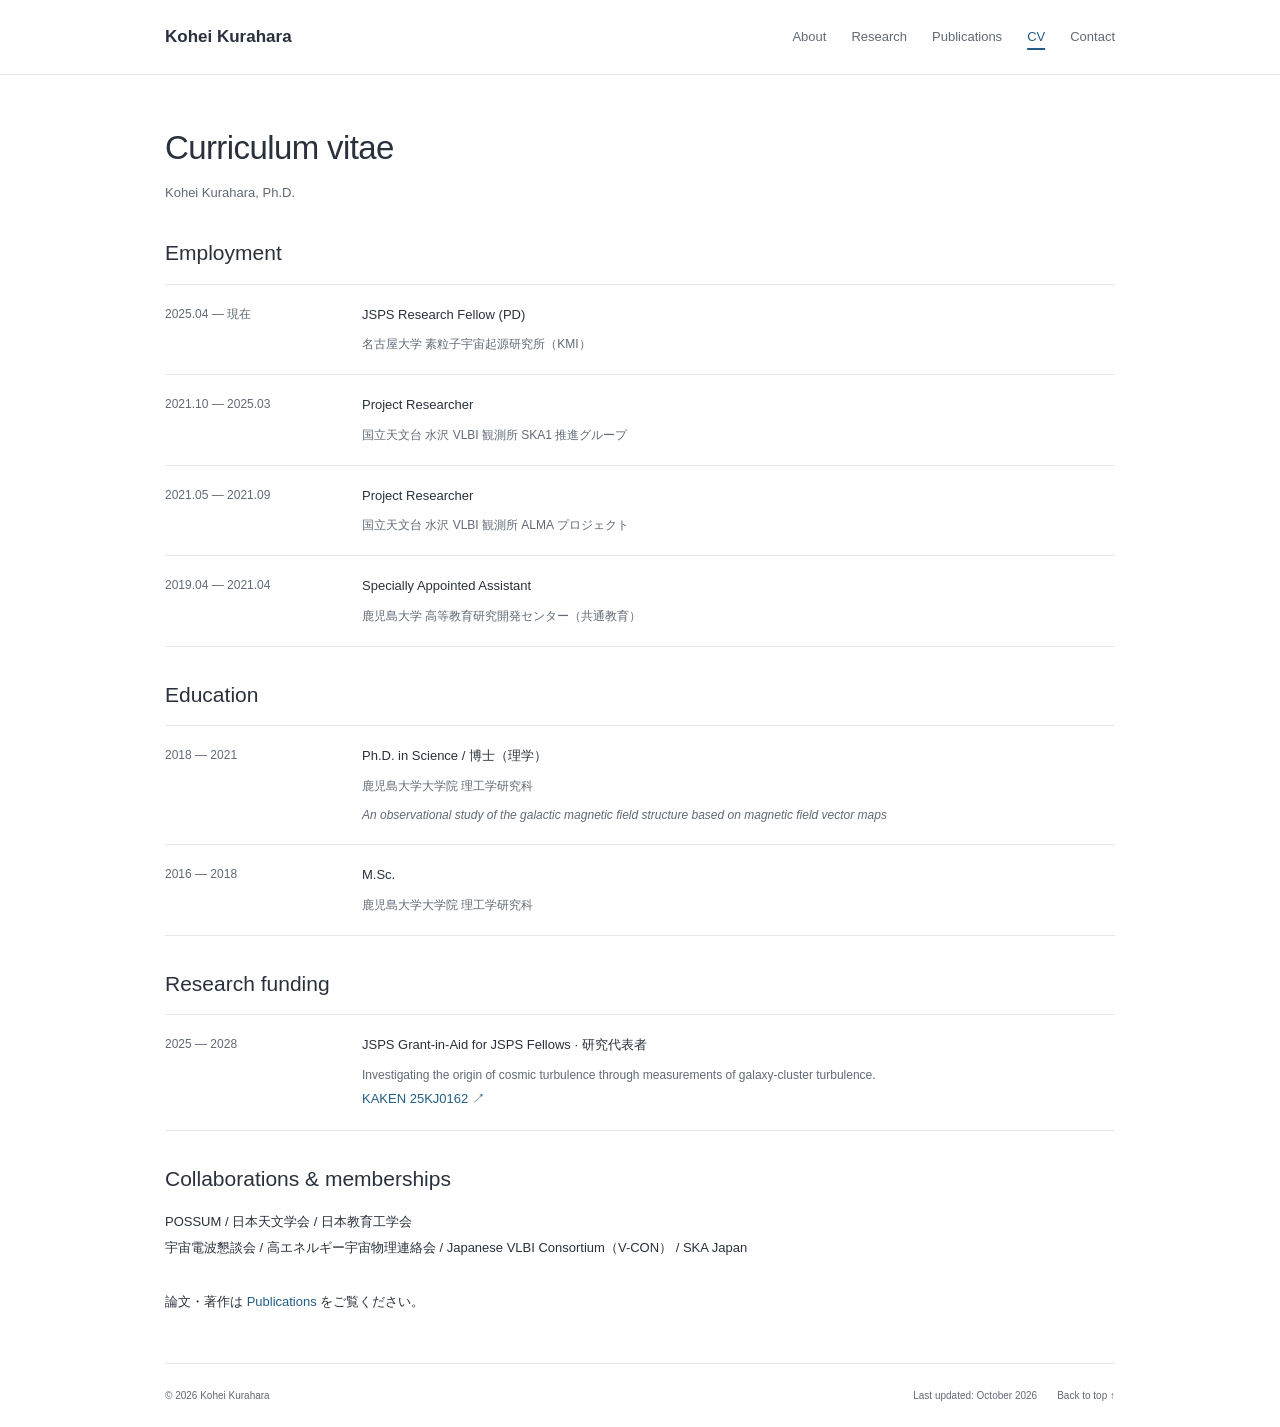
==== cv.html @ 8c0fadcb "Simplify researcher site into academic profile pages" ====
<!doctype html>
<html lang="ja">
  <head>
    <meta charset="utf-8" />
    <meta name="viewport" content="width=device-width, initial-scale=1" />
    <meta
      name="description"
      content="Kohei Kurahara — 名古屋大学KMI・日本学術振興会特別研究員（PD）。宇宙磁場、銀河団、電波・X線観測。"
    />
    <meta name="theme-color" content="#ffffff" />
    <meta property="og:type" content="website" />
    <meta property="og:title" content="CV | Kohei Kurahara" />
    <meta
      property="og:description"
      content="Kohei Kurahara の研究、経歴、論文、連絡先。"
    />
    <meta property="og:url" content="https://kurahrkh.github.io/cv.html" />
    <link rel="canonical" href="https://kurahrkh.github.io/cv.html" />
    <title>CV | Kohei Kurahara</title>
    <link rel="icon" href="favicon.svg" type="image/svg+xml" />
    <link rel="stylesheet" href="style.css" />
    <script src="script.js" defer></script>
  </head>
  <body>
    <a class="skip-link" href="#main">本文へ移動</a>
    <header class="site-header">
      <div class="header-inner">
        <a class="wordmark" href="index.html">Kohei Kurahara</a
        ><button
          class="menu-toggle"
          type="button"
          aria-controls="navigation"
          aria-expanded="false"
        >
          Menu <span aria-hidden="true">＋</span>
        </button>
        <nav
          id="navigation"
          class="navigation"
          aria-label="メインナビゲーション"
        >
          <a href="index.html">About</a><a href="research.html">Research</a
          ><a href="publications.html">Publications</a
          ><a href="cv.html" aria-current="page">CV</a
          ><a href="index.html#contact">Contact</a>
        </nav>
      </div>
    </header>
    <main id="main">
      <section class="document-page container" aria-labelledby="cv-title">
        <h1 id="cv-title">Curriculum vitae</h1>
        <p class="page-description">Kohei Kurahara, Ph.D.</p>
        <h2>Employment</h2>
        <dl class="cv-list">
          <div>
            <dt>2025.04 — 現在</dt>
            <dd>
              <strong>JSPS Research Fellow (PD)</strong>
              <p>名古屋大学 素粒子宇宙起源研究所（KMI）</p>
            </dd>
          </div>
          <div>
            <dt>2021.10 — 2025.03</dt>
            <dd>
              <strong>Project Researcher</strong>
              <p>国立天文台 水沢 VLBI 観測所 SKA1 推進グループ</p>
            </dd>
          </div>
          <div>
            <dt>2021.05 — 2021.09</dt>
            <dd>
              <strong>Project Researcher</strong>
              <p>国立天文台 水沢 VLBI 観測所 ALMA プロジェクト</p>
            </dd>
          </div>
          <div>
            <dt>2019.04 — 2021.04</dt>
            <dd>
              <strong>Specially Appointed Assistant</strong>
              <p>鹿児島大学 高等教育研究開発センター（共通教育）</p>
            </dd>
          </div>
        </dl>
        <h2>Education</h2>
        <dl class="cv-list">
          <div>
            <dt>2018 — 2021</dt>
            <dd>
              <strong>Ph.D. in Science / 博士（理学）</strong>
              <p>鹿児島大学大学院 理工学研究科</p>
              <p class="thesis" lang="en">
                An observational study of the galactic magnetic field structure
                based on magnetic field vector maps
              </p>
            </dd>
          </div>
          <div>
            <dt>2016 — 2018</dt>
            <dd>
              <strong>M.Sc.</strong>
              <p>鹿児島大学大学院 理工学研究科</p>
            </dd>
          </div>
        </dl>
        <h2>Research funding</h2>
        <dl class="cv-list">
          <div>
            <dt>2025 — 2028</dt>
            <dd>
              <strong>JSPS Grant-in-Aid for JSPS Fellows · 研究代表者</strong>
              <p>
                Investigating the origin of cosmic turbulence through
                measurements of galaxy-cluster turbulence.
              </p>
              <a
                href="https://kaken.nii.ac.jp/grant/KAKENHI-PROJECT-25KJ0162/"
                target="_blank"
                rel="noopener noreferrer"
                >KAKEN 25KJ0162 ↗<span class="sr-only">（新しいタブ）</span></a
              >
            </dd>
          </div>
        </dl>
        <h2>Collaborations & memberships</h2>
        <p class="cv-text">
          POSSUM / 日本天文学会 / 日本教育工学会<br />宇宙電波懇談会 /
          高エネルギー宇宙物理連絡会 / Japanese VLBI Consortium（V-CON） / SKA
          Japan
        </p>
        <p class="cv-note">
          論文・著作は
          <a href="publications.html">Publications</a> をご覧ください。
        </p>
      </section>
    </main>
    <footer class="site-footer container">
      <p>© <span id="year">2026</span> Kohei Kurahara</p>
      <p>Last updated: October 2026</p>
      <a href="#main">Back to top ↑</a>
    </footer>
  </body>
</html>
---- style.css ----
@charset "UTF-8";
:root {
  --ink: #29313c;
  --muted: #606a76;
  --link: #245e87;
  --line: #e4e8ec;
  --soft: #f6f8fa;
}
* {
  box-sizing: border-box;
}
html {
  scroll-padding-top: 90px;
}
body {
  margin: 0;
  background: #fff;
  color: var(--ink);
  font-family:
    -apple-system, BlinkMacSystemFont, "Segoe UI", "Helvetica Neue", Arial,
    "Hiragino Kaku Gothic ProN", Meiryo, sans-serif;
  font-size: 15px;
  line-height: 1.9;
}
a {
  color: var(--link);
  text-decoration: none;
}
a:hover {
  text-decoration: underline;
  text-underline-offset: 3px;
}
a:focus-visible,
button:focus-visible {
  outline: 2px solid var(--link);
  outline-offset: 5px;
}
h1,
h2,
h3,
h4,
p,
figure {
  margin: 0;
}
.container,
.header-inner {
  width: min(950px, calc(100% - 56px));
  margin-inline: auto;
}
.sr-only {
  position: absolute;
  width: 1px;
  height: 1px;
  overflow: hidden;
  clip-path: inset(50%);
  white-space: nowrap;
}
.skip-link {
  position: fixed;
  top: -100px;
  left: 15px;
  z-index: 100;
  padding: 10px 20px;
  background: var(--ink);
  color: white;
}
.skip-link:focus {
  top: 10px;
}
.site-header {
  position: sticky;
  top: 0;
  z-index: 20;
  background: rgb(255 255 255 / 0.98);
  border-bottom: 1px solid var(--line);
}
.header-inner {
  min-height: 74px;
  display: flex;
  align-items: center;
  justify-content: space-between;
  gap: 25px;
}
.wordmark {
  font-size: 17px;
  font-weight: 600;
  color: var(--ink);
}
.navigation {
  display: flex;
  gap: 25px;
  font-size: 13px;
}
.navigation a {
  padding: 10px 0;
  color: var(--muted);
}
.navigation a[aria-current="page"] {
  color: var(--link);
  text-decoration: underline;
  text-underline-offset: 7px;
  text-decoration-thickness: 2px;
}
.menu-toggle {
  display: none;
}
main {
  min-height: calc(100vh - 160px);
}
h1 {
  font-size: 33px;
  line-height: 1.5;
  font-weight: 500;
  letter-spacing: -0.6px;
}
h2 {
  font-size: 22px;
  font-weight: 500;
  line-height: 1.5;
}
.profile-overview {
  padding-top: 52px;
}
.profile-heading h1 span {
  font-size: 17px;
  color: var(--muted);
  margin-left: 5px;
  letter-spacing: 0;
}
.position {
  font-size: 13px;
  color: var(--muted);
  margin-top: 12px;
  line-height: 1.9;
}
.profile-layout {
  display: grid;
  grid-template-columns: minmax(0, 1fr) 215px;
  gap: 46px;
  margin-top: 28px;
}
.biography p {
  margin-bottom: 18px;
  font-size: 14px;
  line-height: 2;
}
.biography .english-summary {
  color: var(--muted);
  font-size: 13px;
  line-height: 1.85;
}
.profile-aside {
  border-left: 1px solid var(--line);
  padding-left: 23px;
  align-self: start;
}
.profile-aside h2 {
  font-size: 14px;
  font-weight: 600;
}
.profile-aside ul {
  list-style: none;
  padding: 0;
  margin: 12px 0 20px;
  font-size: 12px;
  color: var(--muted);
  line-height: 2.1;
}
.external-profiles {
  display: grid;
  gap: 5px;
  font-size: 13px;
}
.external-profiles a {
  display: flex;
  justify-content: space-between;
  gap: 15px;
}
.inline-links {
  display: flex;
  flex-wrap: wrap;
  gap: 15px;
  font-size: 12px !important;
}
.inline-links span {
  color: #adb4bb;
}
.home-section {
  margin-top: 32px;
}
.section-heading {
  display: flex;
  align-items: center;
  justify-content: space-between;
  gap: 20px;
}
.section-heading > a {
  font-size: 12px;
  white-space: nowrap;
}
.publication-list {
  padding: 0;
  list-style: none;
  margin: 19px 0 0;
  border-top: 1px solid var(--line);
}
.publication-list li {
  display: grid;
  grid-template-columns: 45px minmax(0, 1fr);
  gap: 18px;
  padding: 20px 0;
  border-bottom: 1px solid var(--line);
}
.pub-year {
  font-size: 12px;
  color: var(--muted);
  font-variant-numeric: tabular-nums;
}
.pub-type {
  display: block;
  font-size: 9px;
  color: var(--muted);
  letter-spacing: 0.035em;
}
.publication-list h4 {
  font-size: 15px;
  font-weight: 500;
  line-height: 1.65;
  margin-top: 5px;
}
.publication-list p {
  font-size: 12px;
  color: var(--muted);
  line-height: 1.8;
  margin-top: 7px;
}
.publication-list strong {
  font-weight: 600;
  color: var(--ink);
}
.publication-list .pub-journal {
  font-size: 11px;
  margin-top: 2px;
}
.more-publications {
  display: inline-flex;
  align-items: center;
  gap: 15px;
  font-size: 13px;
  margin-top: 23px;
}
.link-arrow {
  font-size: 15px;
}
.news-list {
  margin-top: 17px;
}
.news-list > a {
  display: grid;
  grid-template-columns: 95px 1fr 15px;
  gap: 16px;
  border-top: 1px solid var(--line);
  padding: 17px 0;
  font-size: 13px;
}
.news-list > a:last-child {
  border-bottom: 1px solid var(--line);
}
.news-list time,
.news-list small {
  font-size: 11px;
  color: var(--muted);
}
.contact-section {
  margin-block: 35px 40px;
}
.contact-section > p {
  font-size: 13px;
  color: var(--muted);
  margin-top: 12px;
}
.contact-email {
  display: inline-block;
  font-size: 14px;
  overflow-wrap: anywhere;
  margin-top: 7px;
}
.site-footer {
  display: flex;
  align-items: center;
  gap: 20px;
  padding-block: 22px;
  border-top: 1px solid var(--line);
  color: var(--muted);
  font-size: 10px;
}
.site-footer > p:nth-child(2) {
  margin-left: auto;
}
.site-footer > a {
  color: var(--muted);
}
.section {
  padding-block: 48px;
}
.section-label {
  display: block;
}
.section-ja {
  color: var(--muted);
  font-size: 12px;
}
.section-intro > p {
  font-size: 14px;
  color: var(--muted);
  margin-top: 20px;
}
.research-grid {
  margin-top: 26px;
}
.research-card {
  display: grid;
  grid-template-columns: 200px minmax(0, 1fr);
  gap: 28px;
  border-top: 1px solid var(--line);
  padding-block: 27px;
}
.research-card:last-child {
  border-bottom: 1px solid var(--line);
}
.research-card img {
  display: block;
  width: 100%;
  height: 190px;
  object-fit: contain;
}
.research-card figcaption {
  color: var(--muted);
  font-size: 9px;
  line-height: 1.7;
  margin-top: 9px;
}
.eyebrow {
  color: var(--muted);
  font-size: 9px;
  letter-spacing: 0.045em;
}
.research-card h3 {
  font-size: 19px;
  font-weight: 500;
  margin-top: 9px;
}
.research-card-body > p:not(.eyebrow) {
  font-size: 13px;
  line-height: 2;
  margin-block: 13px 17px;
}
.text-link {
  display: inline-flex;
  align-items: center;
  gap: 16px;
  font-size: 12px;
}
.facility-strip {
  background: var(--soft);
  padding: 15px 20px;
  margin-top: 13px;
}
.facility-strip > span {
  font-size: 9px;
  color: var(--muted);
}
.facility-strip p {
  font-size: 12px;
  line-height: 2;
  margin-top: 4px;
}
.facility-strip p > span {
  padding: 0 9px;
  color: #8c949d;
}
.publication-heading {
  margin-top: 20px;
}
.small-label {
  font-size: 10px;
  color: var(--muted);
}
.document-page {
  padding-block: 48px;
}
.page-description {
  color: var(--muted);
  font-size: 13px;
  margin-top: 8px;
}
.document-page h2 {
  margin-block: 32px 15px;
  font-size: 21px;
}
.cv-list {
  margin: 0;
}
.cv-list > div {
  display: grid;
  grid-template-columns: 175px minmax(0, 1fr);
  gap: 22px;
  border-top: 1px solid var(--line);
  padding: 18px 0;
}
.cv-list > div:last-child {
  border-bottom: 1px solid var(--line);
}
.cv-list dt {
  font-size: 12px;
  color: var(--muted);
}
.cv-list dd {
  margin: 0;
  font-size: 13px;
}
.cv-list strong {
  font-weight: 500;
}
.cv-list p {
  font-size: 12px;
  color: var(--muted);
  margin-top: 6px;
}
.cv-list .thesis {
  font-size: 12px;
  font-style: italic;
}
.cv-text,
.cv-note {
  font-size: 13px;
  line-height: 2;
}
.cv-note {
  margin-top: 28px;
}
@media (max-width: 760px) {
  .navigation {
    gap: 18px;
    font-size: 12px;
  }
  .profile-layout {
    grid-template-columns: minmax(0, 1fr) 185px;
    gap: 25px;
  }
  .profile-aside {
    padding-left: 18px;
  }
  .research-card {
    grid-template-columns: 170px minmax(0, 1fr);
    gap: 20px;
  }
  .research-card img {
    height: 165px;
  }
  .cv-list > div {
    grid-template-columns: 145px minmax(0, 1fr);
    gap: 20px;
  }
}
@media (max-width: 640px) {
  .container,
  .header-inner {
    width: calc(100% - 36px);
  }
  .header-inner {
    min-height: 66px;
    position: relative;
  }
  h1 {
    font-size: 28px;
  }
  h2 {
    font-size: 21px;
  }
  .profile-overview,
  .document-page {
    padding-top: 32px;
  }
  .profile-heading h1 span {
    font-size: 14px;
  }
  .profile-layout {
    grid-template-columns: 1fr;
    gap: 10px;
    margin-top: 23px;
  }
  .profile-aside {
    border: 0;
    border-top: 1px solid var(--line);
    padding: 17px 0 4px;
  }
  .profile-aside ul {
    display: flex;
    flex-wrap: wrap;
    gap: 4px 15px;
    margin: 9px 0 12px;
  }
  .external-profiles {
    display: flex;
    gap: 24px;
  }
  .external-profiles a {
    gap: 8px;
  }
  .home-section {
    margin-top: 28px;
  }
  .section-heading > a {
    font-size: 11px;
  }
  .publication-list li {
    grid-template-columns: 34px minmax(0, 1fr);
    gap: 10px;
  }
  .publication-list h4 {
    font-size: 14px;
  }
  .publication-list p {
    font-size: 11px;
  }
  .pub-year {
    font-size: 11px;
  }
  .pub-type {
    font-size: 8px;
  }
  .news-list > a {
    grid-template-columns: 1fr 15px;
    gap: 6px 12px;
    font-size: 12px;
  }
  .news-list time {
    grid-column: 1 / -1;
  }
  .contact-email {
    font-size: 12px;
  }
  .site-footer {
    flex-wrap: wrap;
    gap: 9px 14px;
    font-size: 9px;
  }
  .site-footer > p:nth-child(2) {
    margin-left: 0;
  }
  .site-footer > a {
    margin-left: auto;
  }
  .section {
    padding-block: 32px;
  }
  .research-card {
    grid-template-columns: 1fr;
    gap: 18px;
  }
  .research-card figure {
    max-width: 300px;
  }
  .research-card img {
    height: 230px;
  }
  .research-card h3 {
    font-size: 19px;
  }
  .cv-list > div {
    grid-template-columns: 1fr;
    gap: 6px;
  }
  .navigation {
    position: absolute;
    top: 66px;
    left: -18px;
    right: -18px;
    padding: 16px 24px;
    background: white;
    border-bottom: 1px solid var(--line);
    display: grid;
    grid-template-columns: 1fr 1fr;
    gap: 7px 24px;
  }
  .js .navigation {
    display: none;
  }
  .js .navigation.is-open {
    display: grid;
  }
  .js .menu-toggle {
    display: flex;
    align-items: center;
    gap: 12px;
    border: 0;
    background: transparent;
    color: var(--ink);
    padding: 10px 0 10px 15px;
    font: inherit;
    font-size: 12px;
    cursor: pointer;
  }
  html:not(.js) .site-header {
    margin-bottom: 185px;
  }
}
@media (prefers-reduced-motion: reduce) {
  *,
  *::before,
  *::after {
    transition: none !important;
    animation: none !important;
  }
}
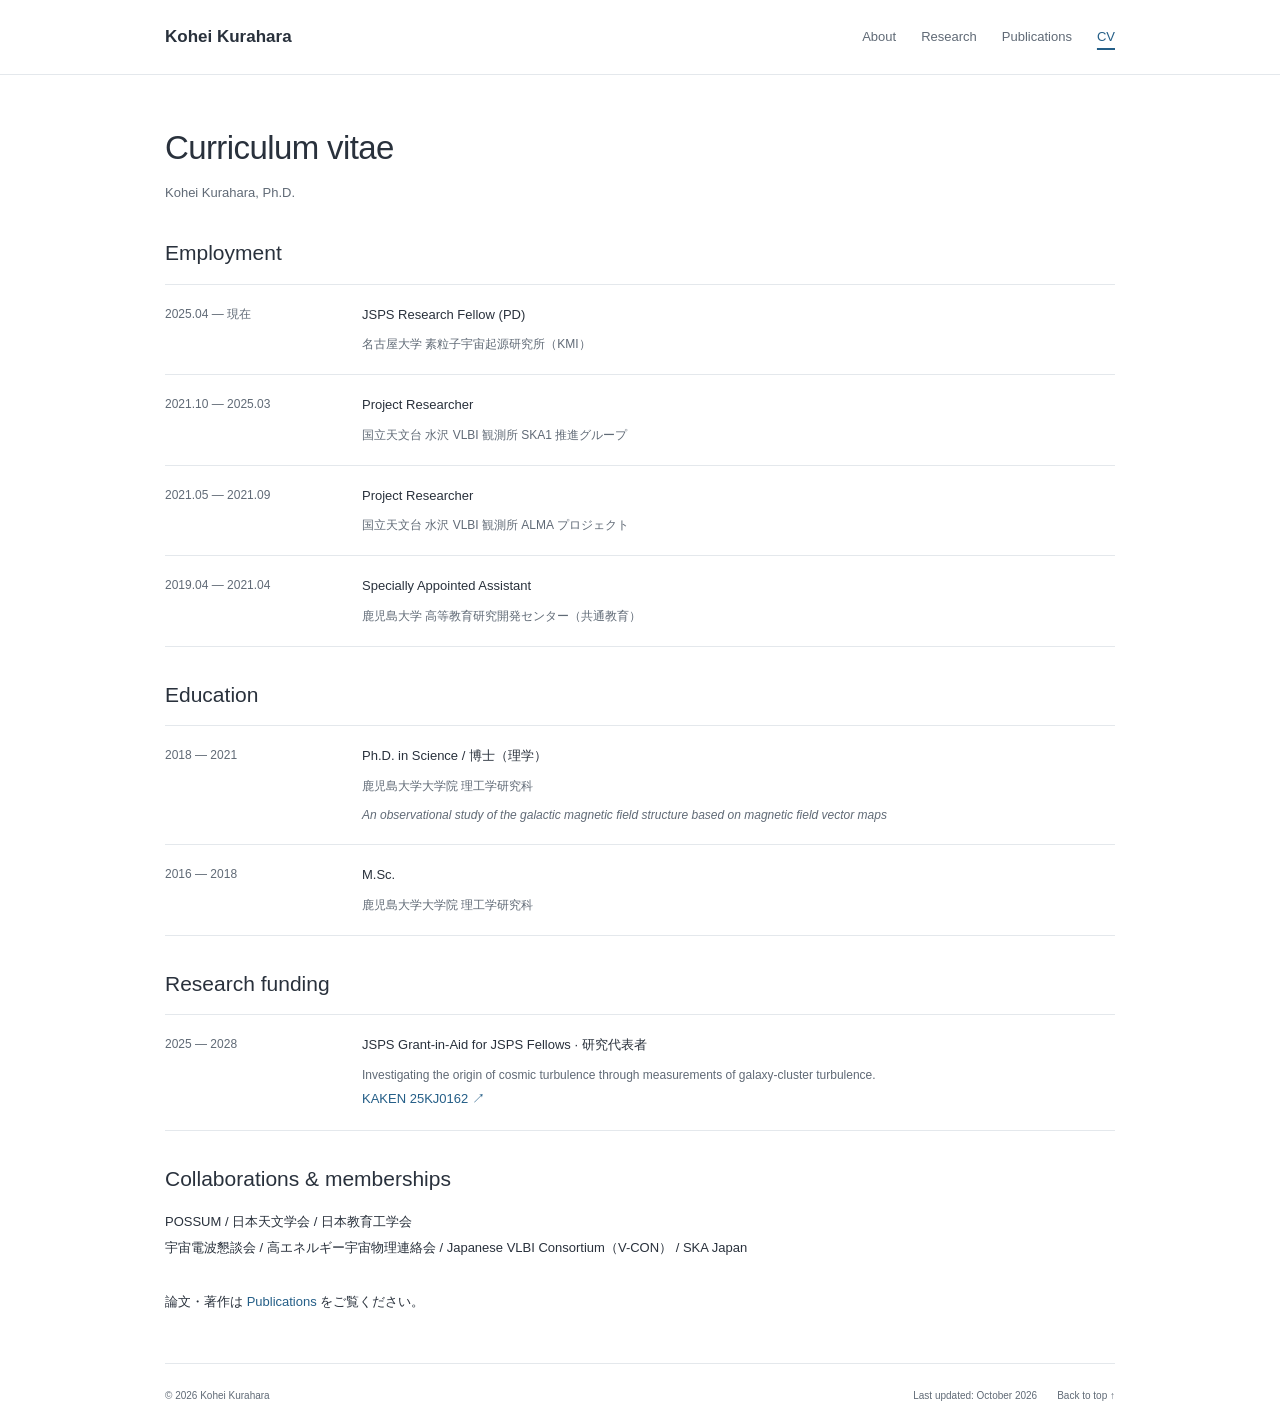
==== commit 3e34e5ab: "Remove contact section and navigation links" ====
--- a/cv.html
+++ b/cv.html
@@ -41,8 +41,7 @@
         >
           <a href="index.html">About</a><a href="research.html">Research</a
           ><a href="publications.html">Publications</a
-          ><a href="cv.html" aria-current="page">CV</a
-          ><a href="index.html#contact">Contact</a>
+          ><a href="cv.html" aria-current="page">CV</a>
         </nav>
       </div>
     </header>
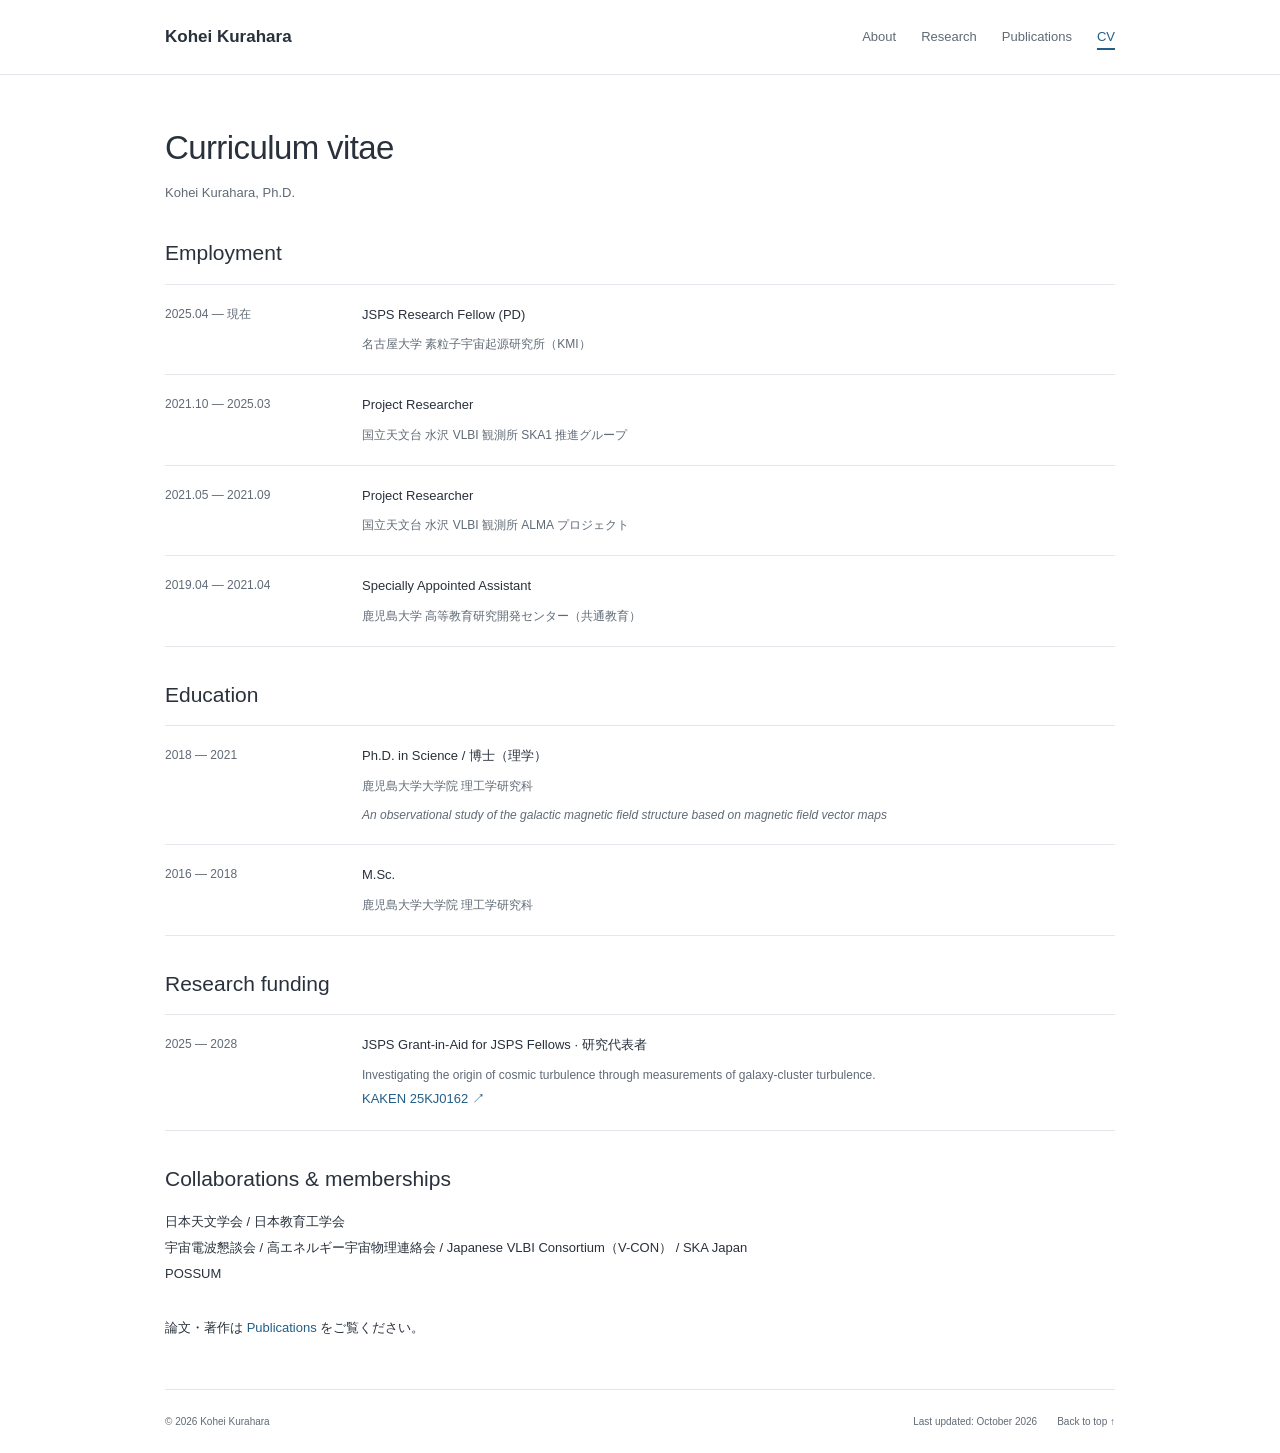
==== commit 1d1b7a78: "Place POSSUM on a separate final line in CV" ====
--- a/cv.html
+++ b/cv.html
@@ -122,9 +122,9 @@
         </dl>
         <h2>Collaborations & memberships</h2>
         <p class="cv-text">
-          POSSUM / 日本天文学会 / 日本教育工学会<br />宇宙電波懇談会 /
+          日本天文学会 / 日本教育工学会<br />宇宙電波懇談会 /
           高エネルギー宇宙物理連絡会 / Japanese VLBI Consortium（V-CON） / SKA
-          Japan
+          Japan<br />POSSUM
         </p>
         <p class="cv-note">
           論文・著作は
